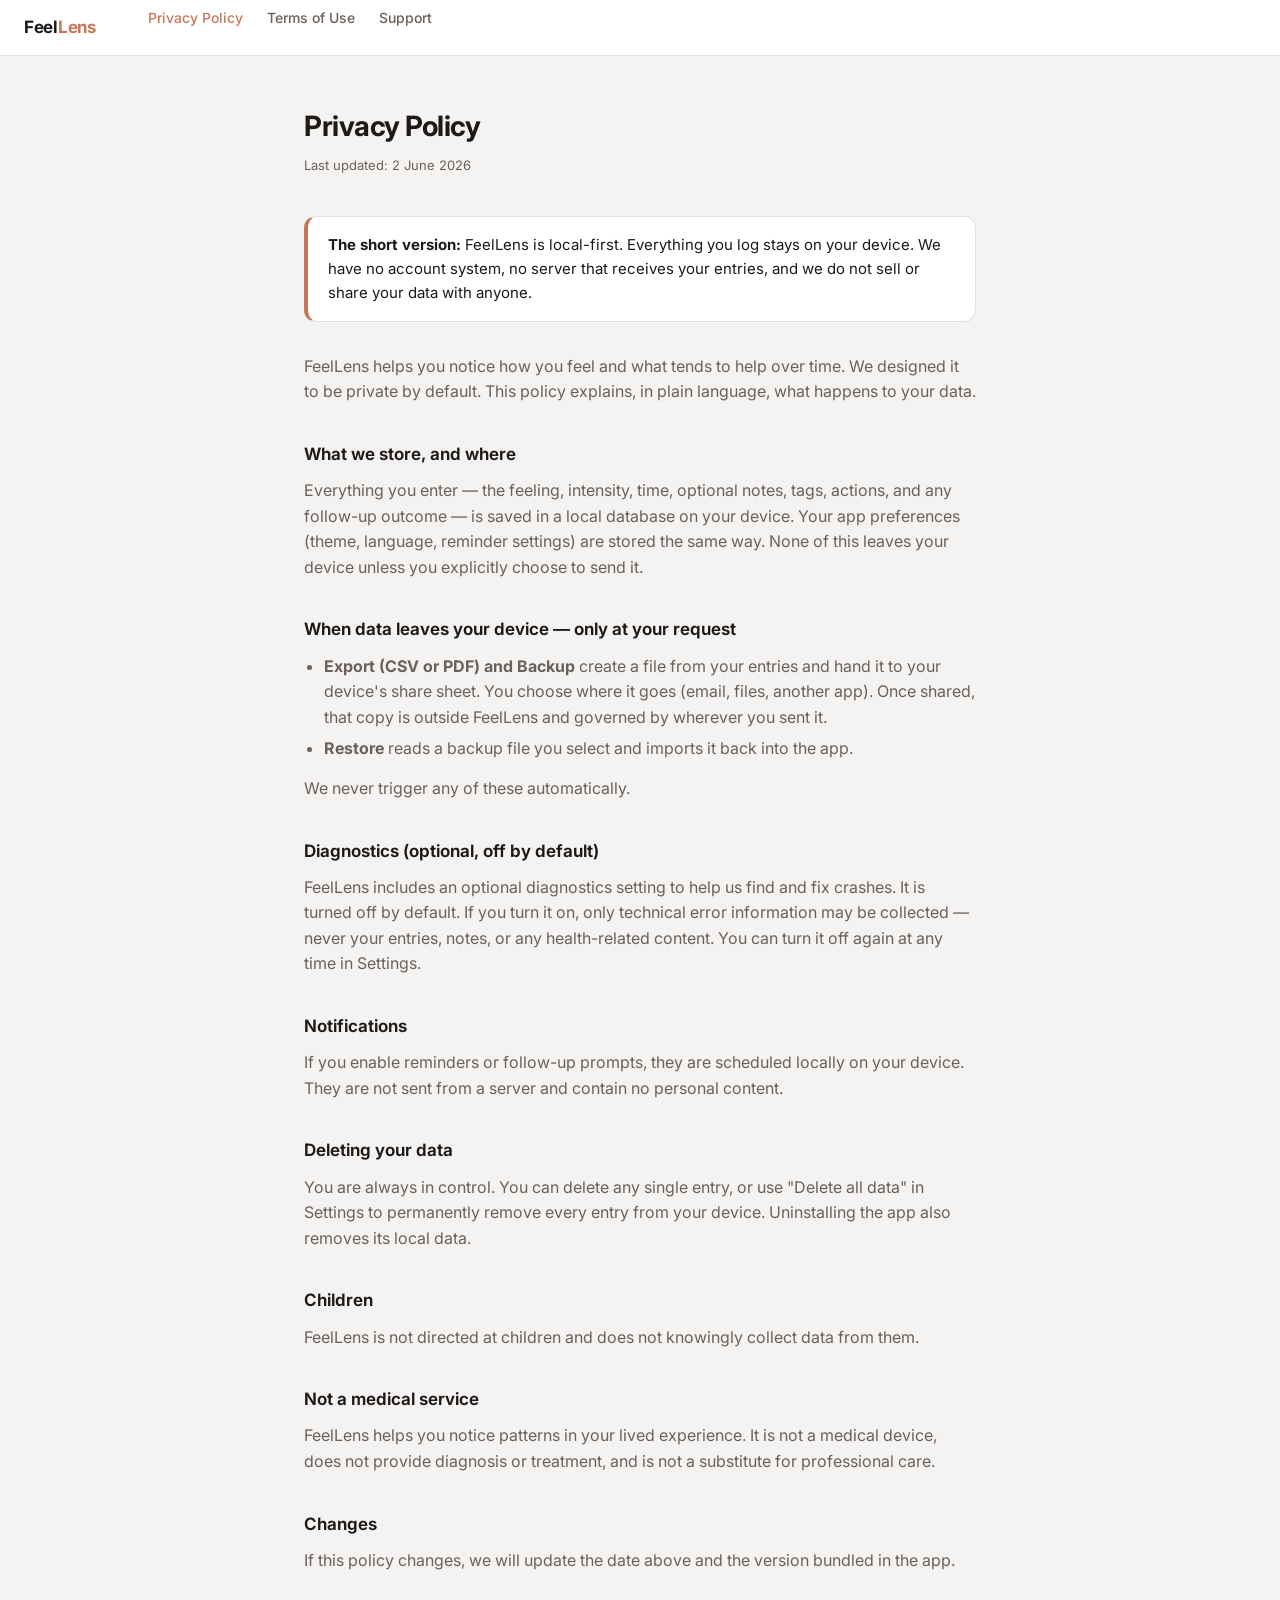
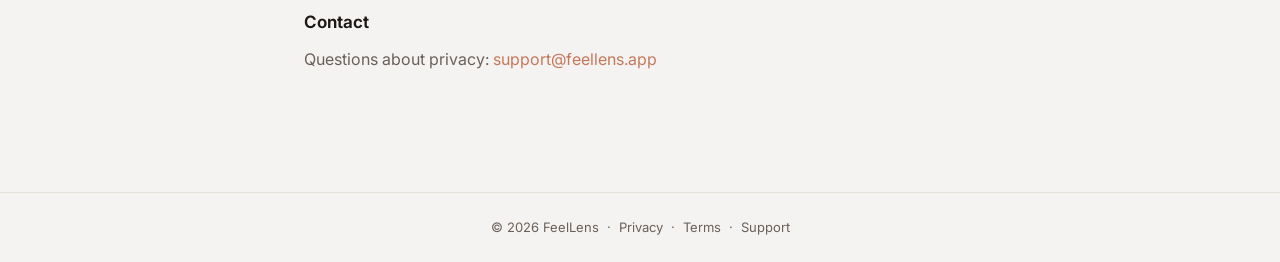
==== privacy.html @ 235920bf "Add GitHub Pages site: privacy, terms, support" ====
<!DOCTYPE html>
<html lang="en">
<head>
  <meta charset="UTF-8">
  <meta name="viewport" content="width=device-width, initial-scale=1.0">
  <title>Privacy Policy — FeelLens</title>
  <link rel="preconnect" href="https://fonts.googleapis.com">
  <link href="https://fonts.googleapis.com/css2?family=Inter:wght@400;500;650;700&display=swap" rel="stylesheet">
  <link rel="stylesheet" href="style.css">
</head>
<body>

<nav>
  <a href="index.html" class="nav-brand">Feel<span>Lens</span></a>
  <ul class="nav-links">
    <li><a href="privacy.html" class="active">Privacy Policy</a></li>
    <li><a href="terms.html">Terms of Use</a></li>
    <li><a href="support.html">Support</a></li>
  </ul>
</nav>

<div class="page">
  <h1>Privacy Policy</h1>
  <p class="updated">Last updated: 2 June 2026</p>

  <div class="callout">
    <p><strong>The short version:</strong> FeelLens is local-first. Everything you log stays on your device. We have no account system, no server that receives your entries, and we do not sell or share your data with anyone.</p>
  </div>

  <p>FeelLens helps you notice how you feel and what tends to help over time. We designed it to be private by default. This policy explains, in plain language, what happens to your data.</p>

  <h2>What we store, and where</h2>
  <p>Everything you enter — the feeling, intensity, time, optional notes, tags, actions, and any follow-up outcome — is saved in a local database on your device. Your app preferences (theme, language, reminder settings) are stored the same way. None of this leaves your device unless you explicitly choose to send it.</p>

  <h2>When data leaves your device — only at your request</h2>
  <ul>
    <li><strong>Export (CSV or PDF) and Backup</strong> create a file from your entries and hand it to your device's share sheet. You choose where it goes (email, files, another app). Once shared, that copy is outside FeelLens and governed by wherever you sent it.</li>
    <li><strong>Restore</strong> reads a backup file you select and imports it back into the app.</li>
  </ul>
  <p>We never trigger any of these automatically.</p>

  <h2>Diagnostics (optional, off by default)</h2>
  <p>FeelLens includes an optional diagnostics setting to help us find and fix crashes. It is turned off by default. If you turn it on, only technical error information may be collected — never your entries, notes, or any health-related content. You can turn it off again at any time in Settings.</p>

  <h2>Notifications</h2>
  <p>If you enable reminders or follow-up prompts, they are scheduled locally on your device. They are not sent from a server and contain no personal content.</p>

  <h2>Deleting your data</h2>
  <p>You are always in control. You can delete any single entry, or use "Delete all data" in Settings to permanently remove every entry from your device. Uninstalling the app also removes its local data.</p>

  <h2>Children</h2>
  <p>FeelLens is not directed at children and does not knowingly collect data from them.</p>

  <h2>Not a medical service</h2>
  <p>FeelLens helps you notice patterns in your lived experience. It is not a medical device, does not provide diagnosis or treatment, and is not a substitute for professional care.</p>

  <h2>Changes</h2>
  <p>If this policy changes, we will update the date above and the version bundled in the app.</p>

  <h2>Contact</h2>
  <p>Questions about privacy: <a href="mailto:support@feellens.app">support@feellens.app</a></p>
</div>

<footer>
  <p>&copy; 2026 FeelLens &nbsp;·&nbsp; <a href="privacy.html">Privacy</a> &nbsp;·&nbsp; <a href="terms.html">Terms</a> &nbsp;·&nbsp; <a href="support.html">Support</a></p>
</footer>

</body>
</html>
---- style.css ----
:root {
  --bg: #F5F3F1;
  --surface: #FFFFFF;
  --text: #1C1917;
  --text-secondary: #6B605A;
  --accent: #C4785A;
  --accent-hover: #b36849;
  --sage: #8FA98C;
  --divider: #E5DFDA;
  --radius: 12px;
}

* { box-sizing: border-box; margin: 0; padding: 0; }

body {
  font-family: 'Inter', system-ui, -apple-system, sans-serif;
  background: var(--bg);
  color: var(--text);
  line-height: 1.6;
  font-size: 16px;
}

a { color: var(--accent); text-decoration: none; }
a:hover { text-decoration: underline; color: var(--accent-hover); }

/* ── Nav ── */
nav {
  background: var(--surface);
  border-bottom: 1px solid var(--divider);
  padding: 0 24px;
  display: flex;
  align-items: center;
  gap: 32px;
  height: 56px;
}

.nav-brand {
  font-weight: 700;
  font-size: 17px;
  color: var(--text);
  letter-spacing: -0.3px;
  flex-shrink: 0;
}
.nav-brand span { color: var(--accent); }

.nav-links {
  display: flex;
  gap: 24px;
  list-style: none;
  flex-wrap: wrap;
}
.nav-links a {
  font-size: 14px;
  color: var(--text-secondary);
  font-weight: 500;
}
.nav-links a:hover { color: var(--accent); text-decoration: none; }
.nav-links a.active { color: var(--accent); }

/* ── Page ── */
.page {
  max-width: 720px;
  margin: 0 auto;
  padding: 48px 24px 80px;
}

h1 {
  font-size: 28px;
  font-weight: 700;
  letter-spacing: -0.5px;
  margin-bottom: 6px;
}

.updated {
  font-size: 13px;
  color: var(--text-secondary);
  margin-bottom: 40px;
}

h2 {
  font-size: 17px;
  font-weight: 650;
  margin-top: 36px;
  margin-bottom: 10px;
  color: var(--text);
}

p { margin-bottom: 14px; color: var(--text-secondary); }
p:last-child { margin-bottom: 0; }

ul {
  margin: 0 0 14px 20px;
  color: var(--text-secondary);
}
ul li { margin-bottom: 6px; }

/* ── Callout ── */
.callout {
  background: var(--surface);
  border: 1px solid var(--divider);
  border-left: 4px solid var(--accent);
  border-radius: var(--radius);
  padding: 16px 20px;
  margin-bottom: 32px;
}
.callout p { margin: 0; color: var(--text); font-size: 15px; }

/* ── Home hero ── */
.hero {
  text-align: center;
  padding: 72px 24px 64px;
  max-width: 600px;
  margin: 0 auto;
}
.hero .logo-mark {
  width: 56px;
  height: 56px;
  background: var(--accent);
  border-radius: 14px;
  display: inline-flex;
  align-items: center;
  justify-content: center;
  margin-bottom: 20px;
}
.hero .logo-mark svg { fill: #fff; }
.hero h1 { font-size: 32px; margin-bottom: 14px; }
.hero p { font-size: 17px; line-height: 1.5; margin-bottom: 0; }

.cards {
  display: grid;
  grid-template-columns: repeat(auto-fit, minmax(200px, 1fr));
  gap: 16px;
  max-width: 720px;
  margin: 48px auto 0;
  padding: 0 24px;
}
.card {
  background: var(--surface);
  border: 1px solid var(--divider);
  border-radius: var(--radius);
  padding: 24px 20px;
  transition: border-color 0.15s;
}
.card:hover { border-color: var(--accent); text-decoration: none; }
.card-title { font-weight: 650; font-size: 15px; color: var(--text); margin-bottom: 6px; }
.card-desc { font-size: 13px; color: var(--text-secondary); line-height: 1.4; }

/* ── Support ── */
.contact-block {
  background: var(--surface);
  border: 1px solid var(--divider);
  border-radius: var(--radius);
  padding: 28px 24px;
  margin-top: 32px;
  display: flex;
  align-items: center;
  gap: 16px;
}
.contact-icon {
  width: 44px;
  height: 44px;
  background: #FBF0EC;
  border-radius: 10px;
  display: flex;
  align-items: center;
  justify-content: center;
  flex-shrink: 0;
}
.contact-label { font-size: 13px; color: var(--text-secondary); margin-bottom: 2px; }
.contact-value { font-weight: 600; font-size: 15px; }

/* ── Footer ── */
footer {
  border-top: 1px solid var(--divider);
  padding: 24px;
  text-align: center;
  font-size: 13px;
  color: var(--text-secondary);
  margin-top: 40px;
}
footer a { color: var(--text-secondary); }
footer a:hover { color: var(--accent); }
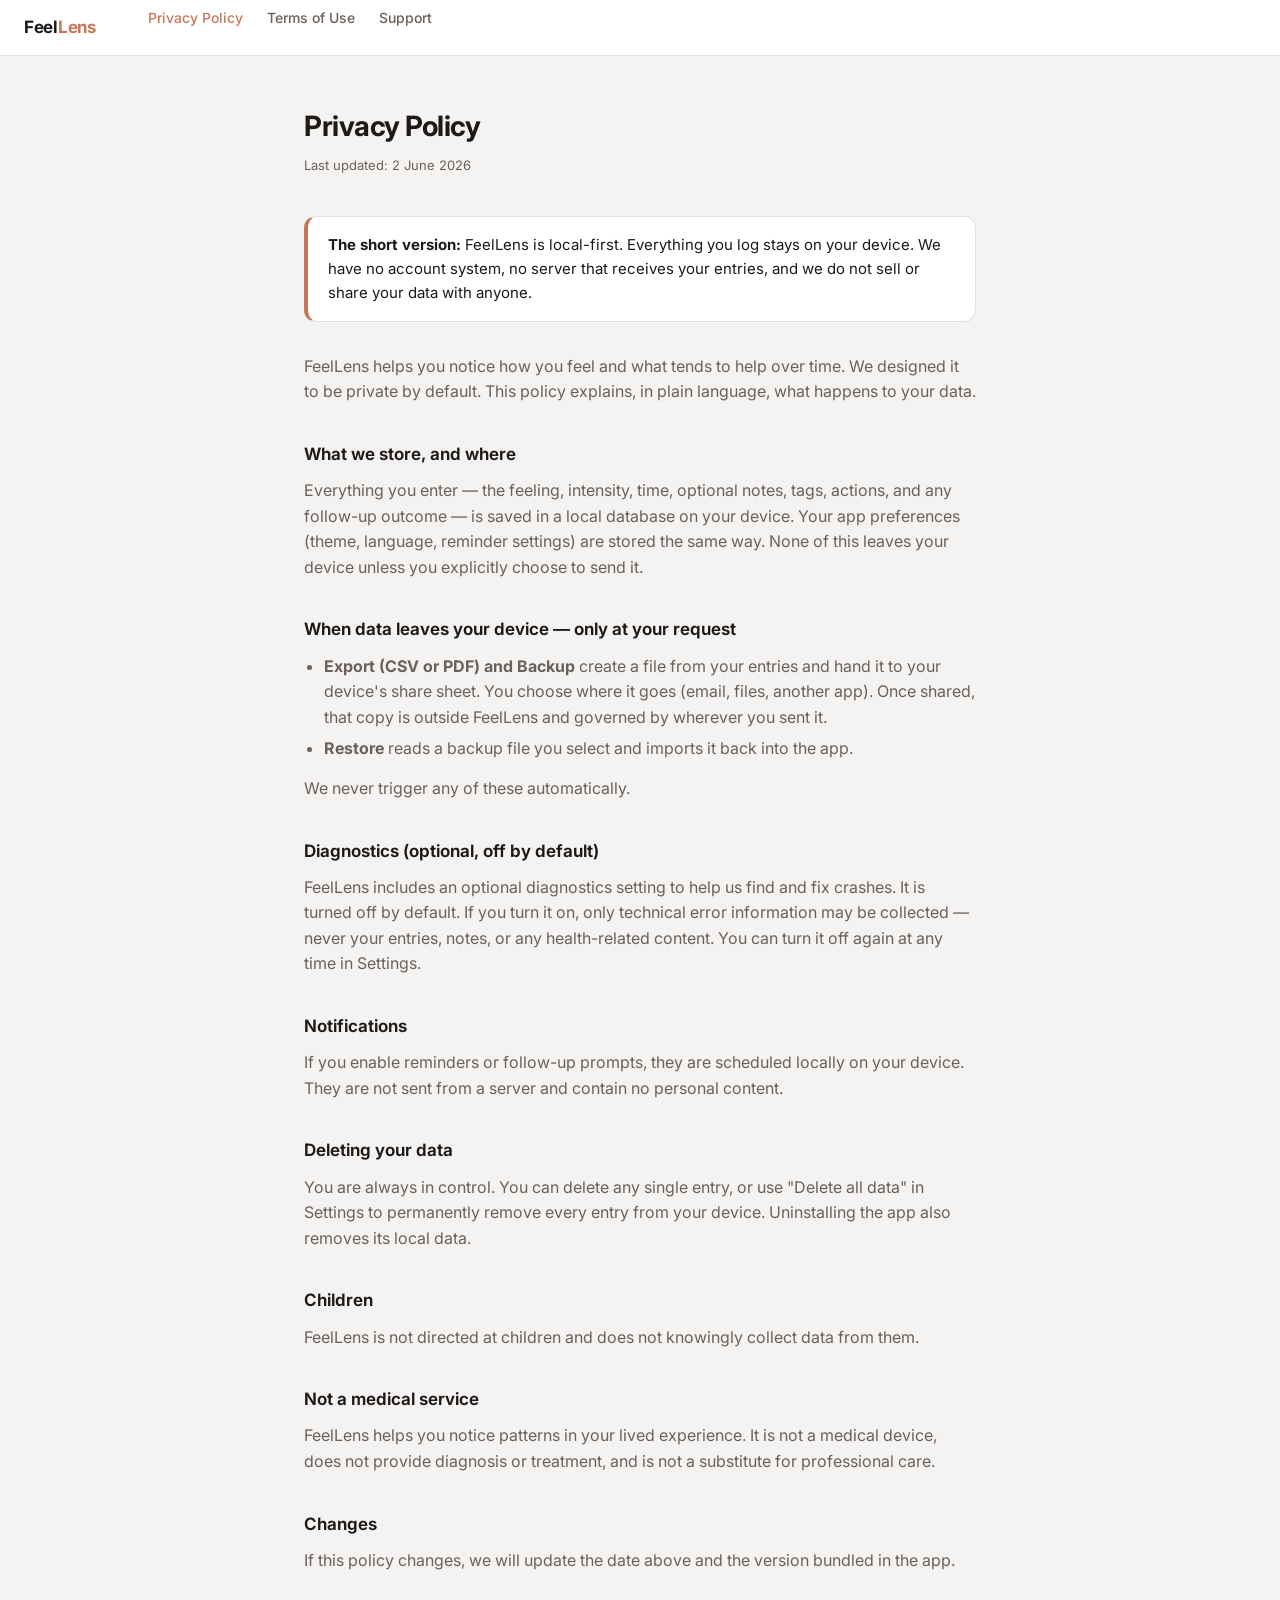
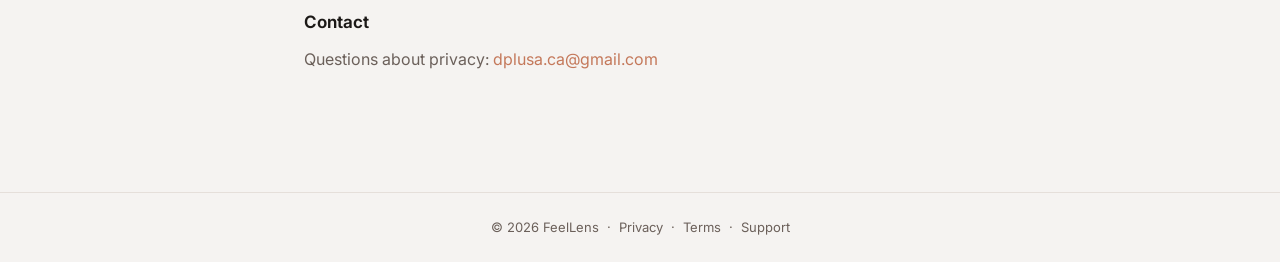
==== commit 214e8530: "Update privacy contact email address" ====
--- a/privacy.html
+++ b/privacy.html
@@ -58,7 +58,7 @@
   <p>If this policy changes, we will update the date above and the version bundled in the app.</p>
 
   <h2>Contact</h2>
-  <p>Questions about privacy: <a href="mailto:support@feellens.app">support@feellens.app</a></p>
+  <p>Questions about privacy: <a href="mailto:dplusa.ca@gmail.com">dplusa.ca@gmail.com</a></p>
 </div>
 
 <footer>
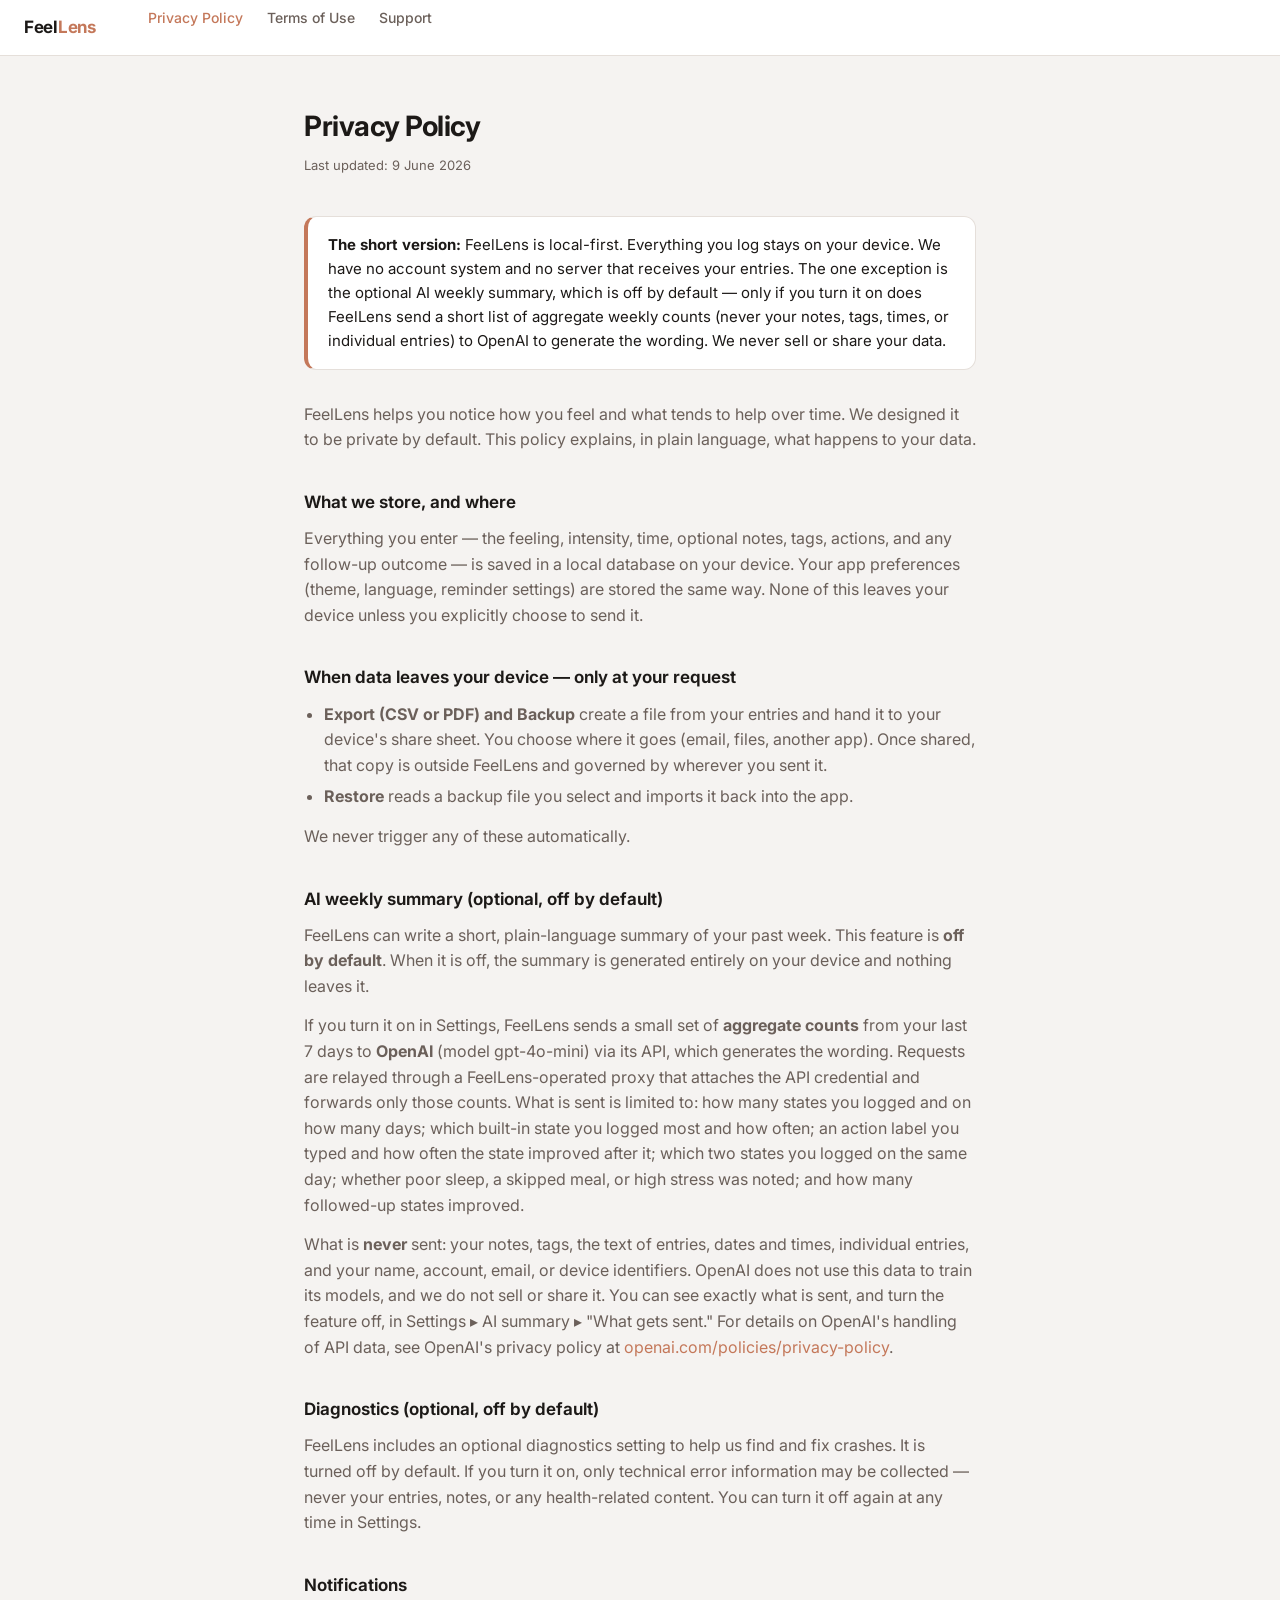
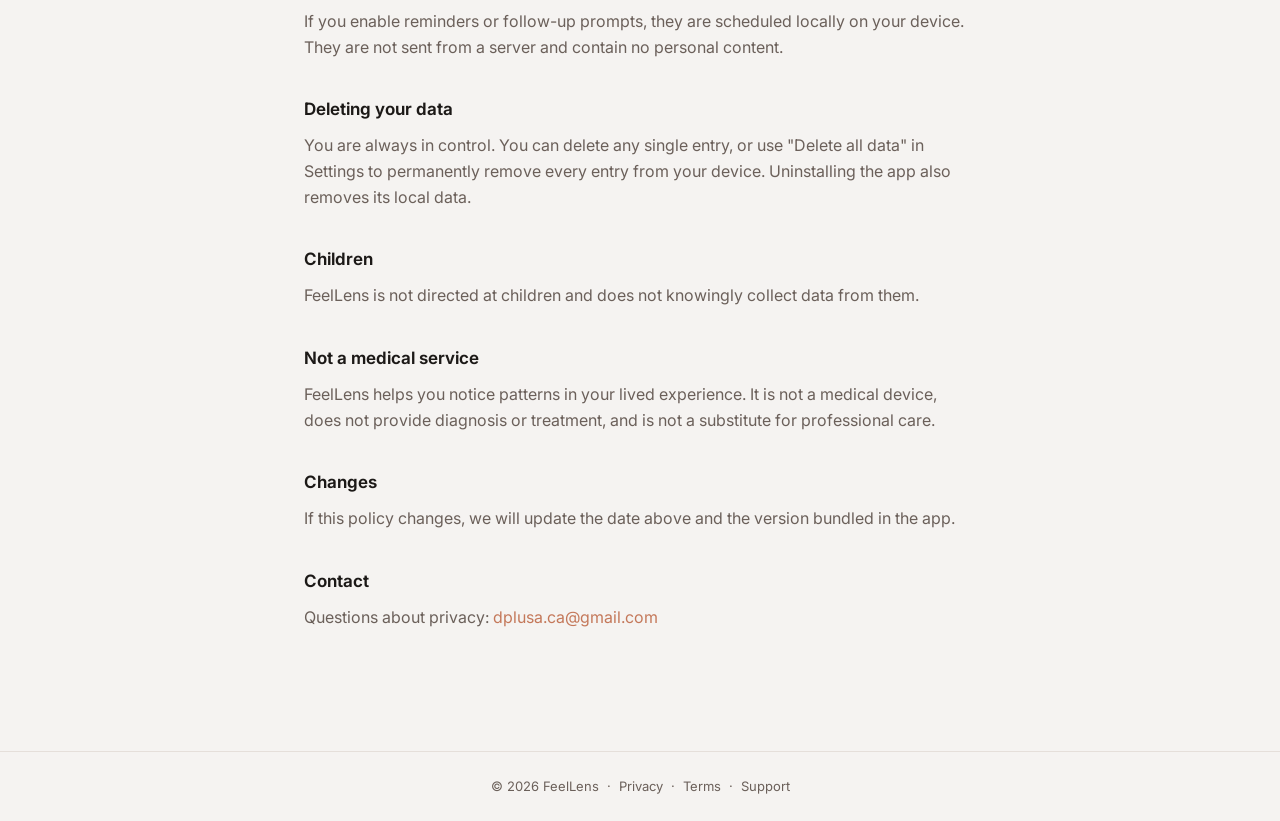
==== commit 6c1436f5: "new privacy" ====
--- a/privacy.html
+++ b/privacy.html
@@ -21,10 +21,10 @@
 
 <div class="page">
   <h1>Privacy Policy</h1>
-  <p class="updated">Last updated: 2 June 2026</p>
+  <p class="updated">Last updated: 9 June 2026</p>
 
   <div class="callout">
-    <p><strong>The short version:</strong> FeelLens is local-first. Everything you log stays on your device. We have no account system, no server that receives your entries, and we do not sell or share your data with anyone.</p>
+    <p><strong>The short version:</strong> FeelLens is local-first. Everything you log stays on your device. We have no account system and no server that receives your entries. The one exception is the optional AI weekly summary, which is off by default — only if you turn it on does FeelLens send a short list of aggregate weekly counts (never your notes, tags, times, or individual entries) to OpenAI to generate the wording. We never sell or share your data.</p>
   </div>
 
   <p>FeelLens helps you notice how you feel and what tends to help over time. We designed it to be private by default. This policy explains, in plain language, what happens to your data.</p>
@@ -38,6 +38,11 @@
     <li><strong>Restore</strong> reads a backup file you select and imports it back into the app.</li>
   </ul>
   <p>We never trigger any of these automatically.</p>
+
+  <h2>AI weekly summary (optional, off by default)</h2>
+  <p>FeelLens can write a short, plain-language summary of your past week. This feature is <strong>off by default</strong>. When it is off, the summary is generated entirely on your device and nothing leaves it.</p>
+  <p>If you turn it on in Settings, FeelLens sends a small set of <strong>aggregate counts</strong> from your last 7 days to <strong>OpenAI</strong> (model gpt-4o-mini) via its API, which generates the wording. Requests are relayed through a FeelLens-operated proxy that attaches the API credential and forwards only those counts. What is sent is limited to: how many states you logged and on how many days; which built-in state you logged most and how often; an action label you typed and how often the state improved after it; which two states you logged on the same day; whether poor sleep, a skipped meal, or high stress was noted; and how many followed-up states improved.</p>
+  <p>What is <strong>never</strong> sent: your notes, tags, the text of entries, dates and times, individual entries, and your name, account, email, or device identifiers. OpenAI does not use this data to train its models, and we do not sell or share it. You can see exactly what is sent, and turn the feature off, in Settings ▸ AI summary ▸ "What gets sent." For details on OpenAI's handling of API data, see OpenAI's privacy policy at <a href="https://openai.com/policies/privacy-policy">openai.com/policies/privacy-policy</a>.</p>
 
   <h2>Diagnostics (optional, off by default)</h2>
   <p>FeelLens includes an optional diagnostics setting to help us find and fix crashes. It is turned off by default. If you turn it on, only technical error information may be collected — never your entries, notes, or any health-related content. You can turn it off again at any time in Settings.</p>
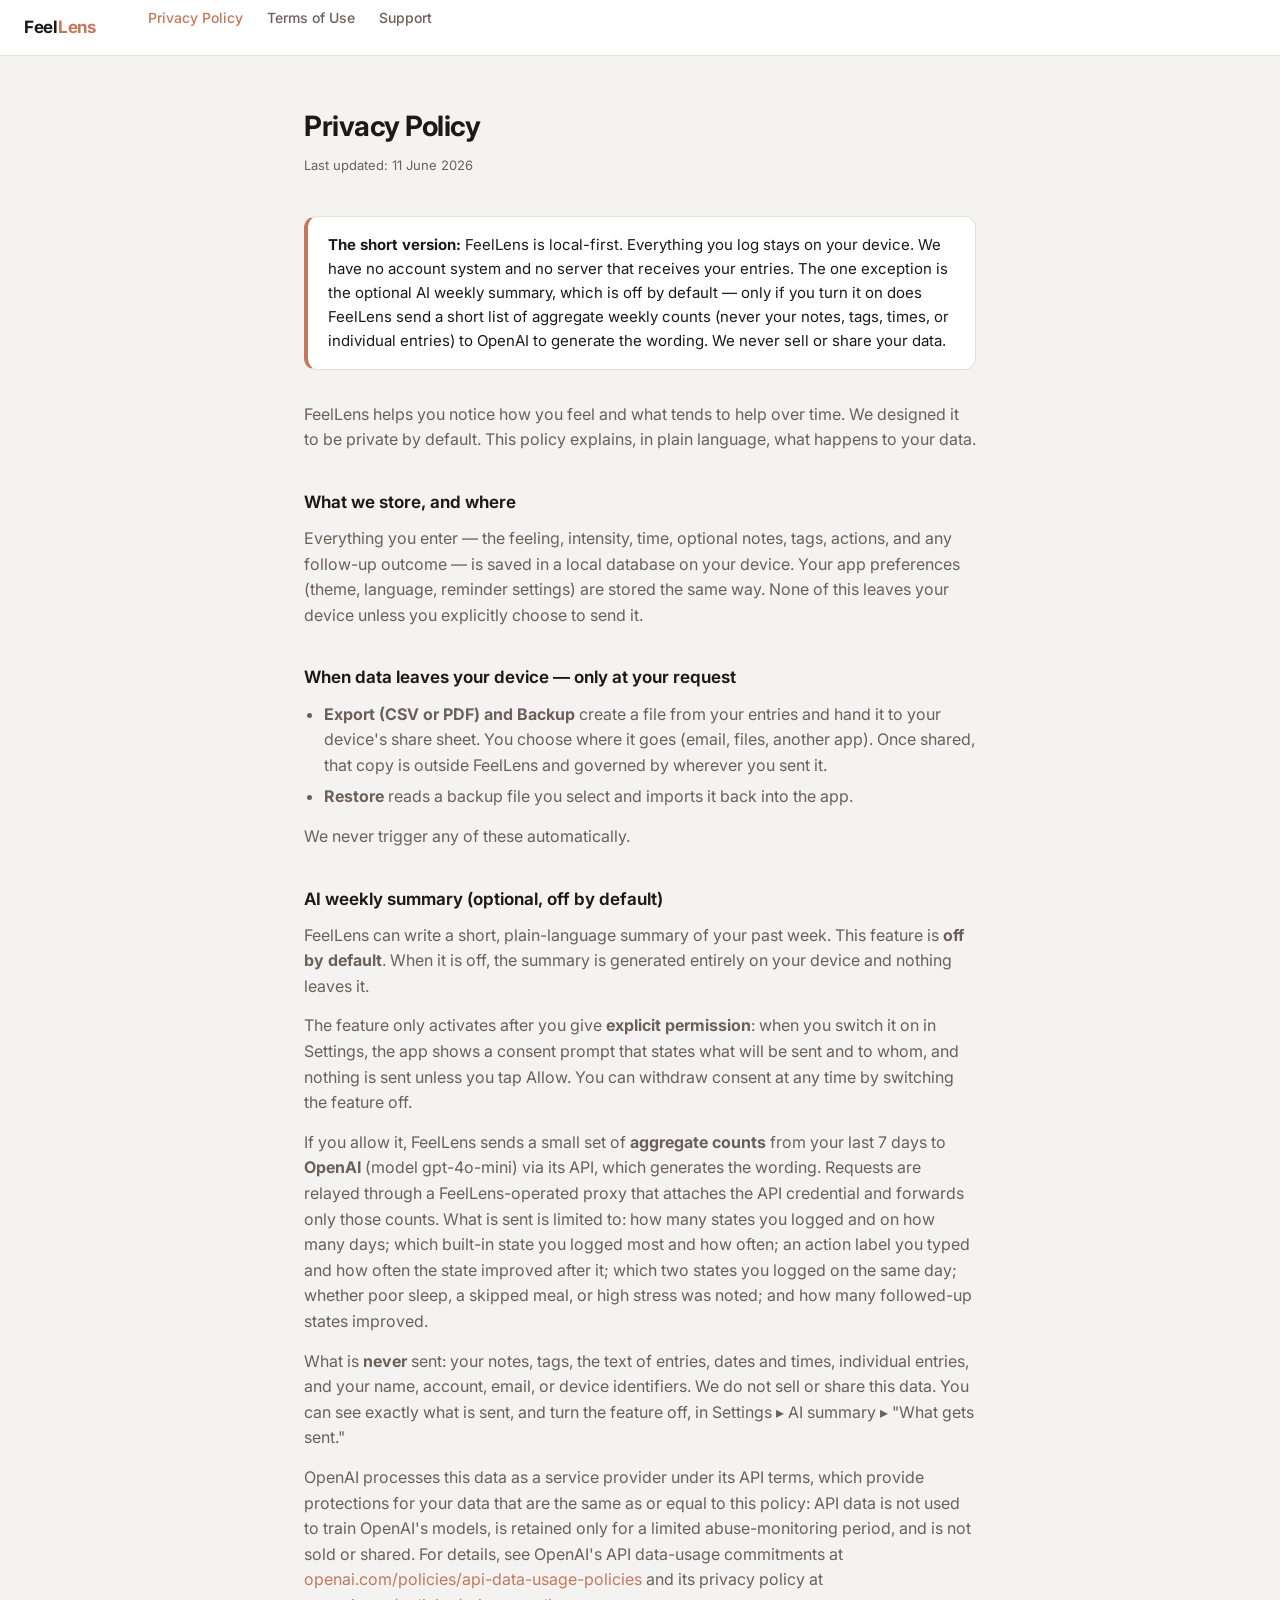
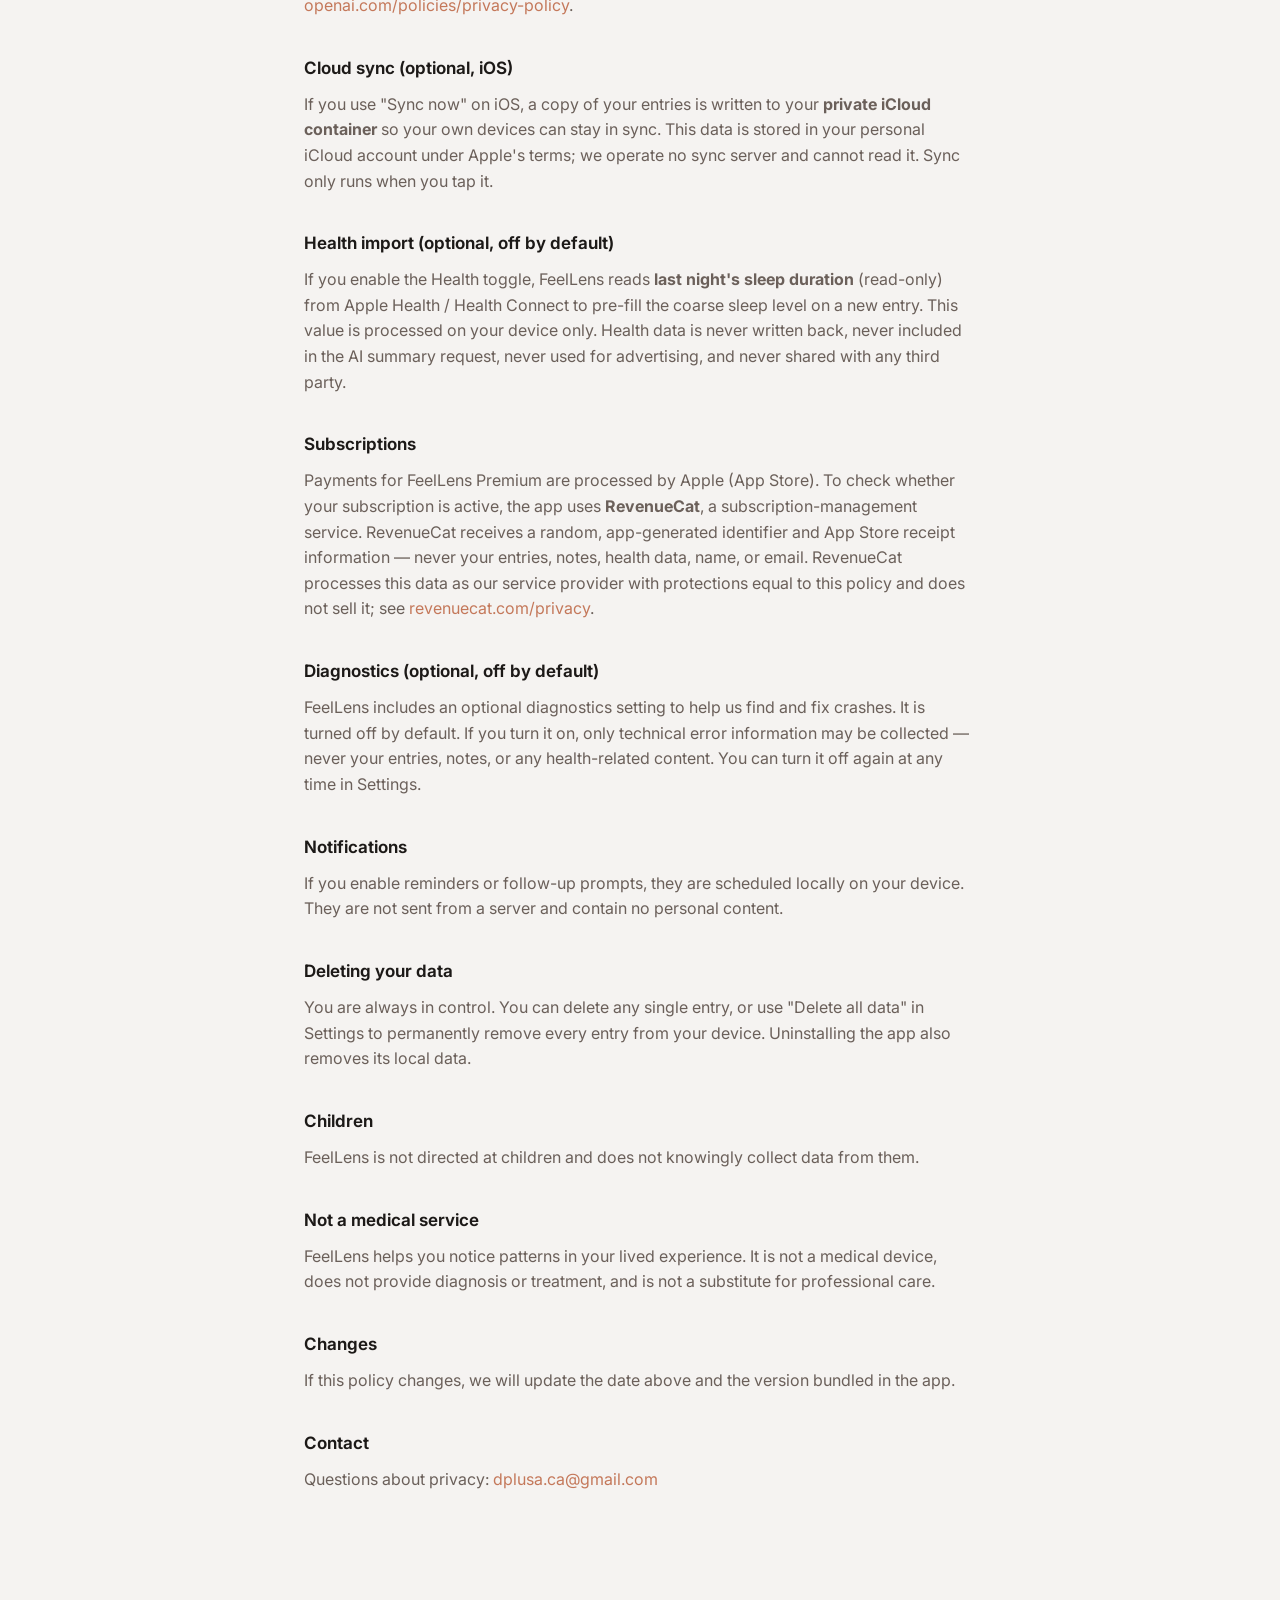
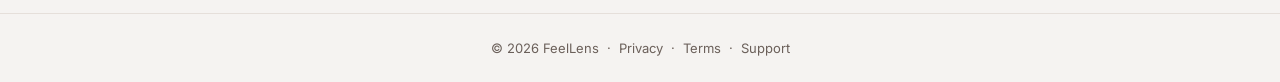
==== commit 9b644ce9: "update privacy 11.06" ====
--- a/privacy.html
+++ b/privacy.html
@@ -21,7 +21,7 @@
 
 <div class="page">
   <h1>Privacy Policy</h1>
-  <p class="updated">Last updated: 9 June 2026</p>
+  <p class="updated">Last updated: 11 June 2026</p>
 
   <div class="callout">
     <p><strong>The short version:</strong> FeelLens is local-first. Everything you log stays on your device. We have no account system and no server that receives your entries. The one exception is the optional AI weekly summary, which is off by default — only if you turn it on does FeelLens send a short list of aggregate weekly counts (never your notes, tags, times, or individual entries) to OpenAI to generate the wording. We never sell or share your data.</p>
@@ -41,8 +41,19 @@
 
   <h2>AI weekly summary (optional, off by default)</h2>
   <p>FeelLens can write a short, plain-language summary of your past week. This feature is <strong>off by default</strong>. When it is off, the summary is generated entirely on your device and nothing leaves it.</p>
-  <p>If you turn it on in Settings, FeelLens sends a small set of <strong>aggregate counts</strong> from your last 7 days to <strong>OpenAI</strong> (model gpt-4o-mini) via its API, which generates the wording. Requests are relayed through a FeelLens-operated proxy that attaches the API credential and forwards only those counts. What is sent is limited to: how many states you logged and on how many days; which built-in state you logged most and how often; an action label you typed and how often the state improved after it; which two states you logged on the same day; whether poor sleep, a skipped meal, or high stress was noted; and how many followed-up states improved.</p>
-  <p>What is <strong>never</strong> sent: your notes, tags, the text of entries, dates and times, individual entries, and your name, account, email, or device identifiers. OpenAI does not use this data to train its models, and we do not sell or share it. You can see exactly what is sent, and turn the feature off, in Settings ▸ AI summary ▸ "What gets sent." For details on OpenAI's handling of API data, see OpenAI's privacy policy at <a href="https://openai.com/policies/privacy-policy">openai.com/policies/privacy-policy</a>.</p>
+  <p>The feature only activates after you give <strong>explicit permission</strong>: when you switch it on in Settings, the app shows a consent prompt that states what will be sent and to whom, and nothing is sent unless you tap Allow. You can withdraw consent at any time by switching the feature off.</p>
+  <p>If you allow it, FeelLens sends a small set of <strong>aggregate counts</strong> from your last 7 days to <strong>OpenAI</strong> (model gpt-4o-mini) via its API, which generates the wording. Requests are relayed through a FeelLens-operated proxy that attaches the API credential and forwards only those counts. What is sent is limited to: how many states you logged and on how many days; which built-in state you logged most and how often; an action label you typed and how often the state improved after it; which two states you logged on the same day; whether poor sleep, a skipped meal, or high stress was noted; and how many followed-up states improved.</p>
+  <p>What is <strong>never</strong> sent: your notes, tags, the text of entries, dates and times, individual entries, and your name, account, email, or device identifiers. We do not sell or share this data. You can see exactly what is sent, and turn the feature off, in Settings ▸ AI summary ▸ "What gets sent."</p>
+  <p>OpenAI processes this data as a service provider under its API terms, which provide protections for your data that are the same as or equal to this policy: API data is not used to train OpenAI's models, is retained only for a limited abuse-monitoring period, and is not sold or shared. For details, see OpenAI's API data-usage commitments at <a href="https://openai.com/policies/api-data-usage-policies">openai.com/policies/api-data-usage-policies</a> and its privacy policy at <a href="https://openai.com/policies/privacy-policy">openai.com/policies/privacy-policy</a>.</p>
+
+  <h2>Cloud sync (optional, iOS)</h2>
+  <p>If you use "Sync now" on iOS, a copy of your entries is written to your <strong>private iCloud container</strong> so your own devices can stay in sync. This data is stored in your personal iCloud account under Apple's terms; we operate no sync server and cannot read it. Sync only runs when you tap it.</p>
+
+  <h2>Health import (optional, off by default)</h2>
+  <p>If you enable the Health toggle, FeelLens reads <strong>last night's sleep duration</strong> (read-only) from Apple Health / Health Connect to pre-fill the coarse sleep level on a new entry. This value is processed on your device only. Health data is never written back, never included in the AI summary request, never used for advertising, and never shared with any third party.</p>
+
+  <h2>Subscriptions</h2>
+  <p>Payments for FeelLens Premium are processed by Apple (App Store). To check whether your subscription is active, the app uses <strong>RevenueCat</strong>, a subscription-management service. RevenueCat receives a random, app-generated identifier and App Store receipt information — never your entries, notes, health data, name, or email. RevenueCat processes this data as our service provider with protections equal to this policy and does not sell it; see <a href="https://www.revenuecat.com/privacy">revenuecat.com/privacy</a>.</p>
 
   <h2>Diagnostics (optional, off by default)</h2>
   <p>FeelLens includes an optional diagnostics setting to help us find and fix crashes. It is turned off by default. If you turn it on, only technical error information may be collected — never your entries, notes, or any health-related content. You can turn it off again at any time in Settings.</p>
